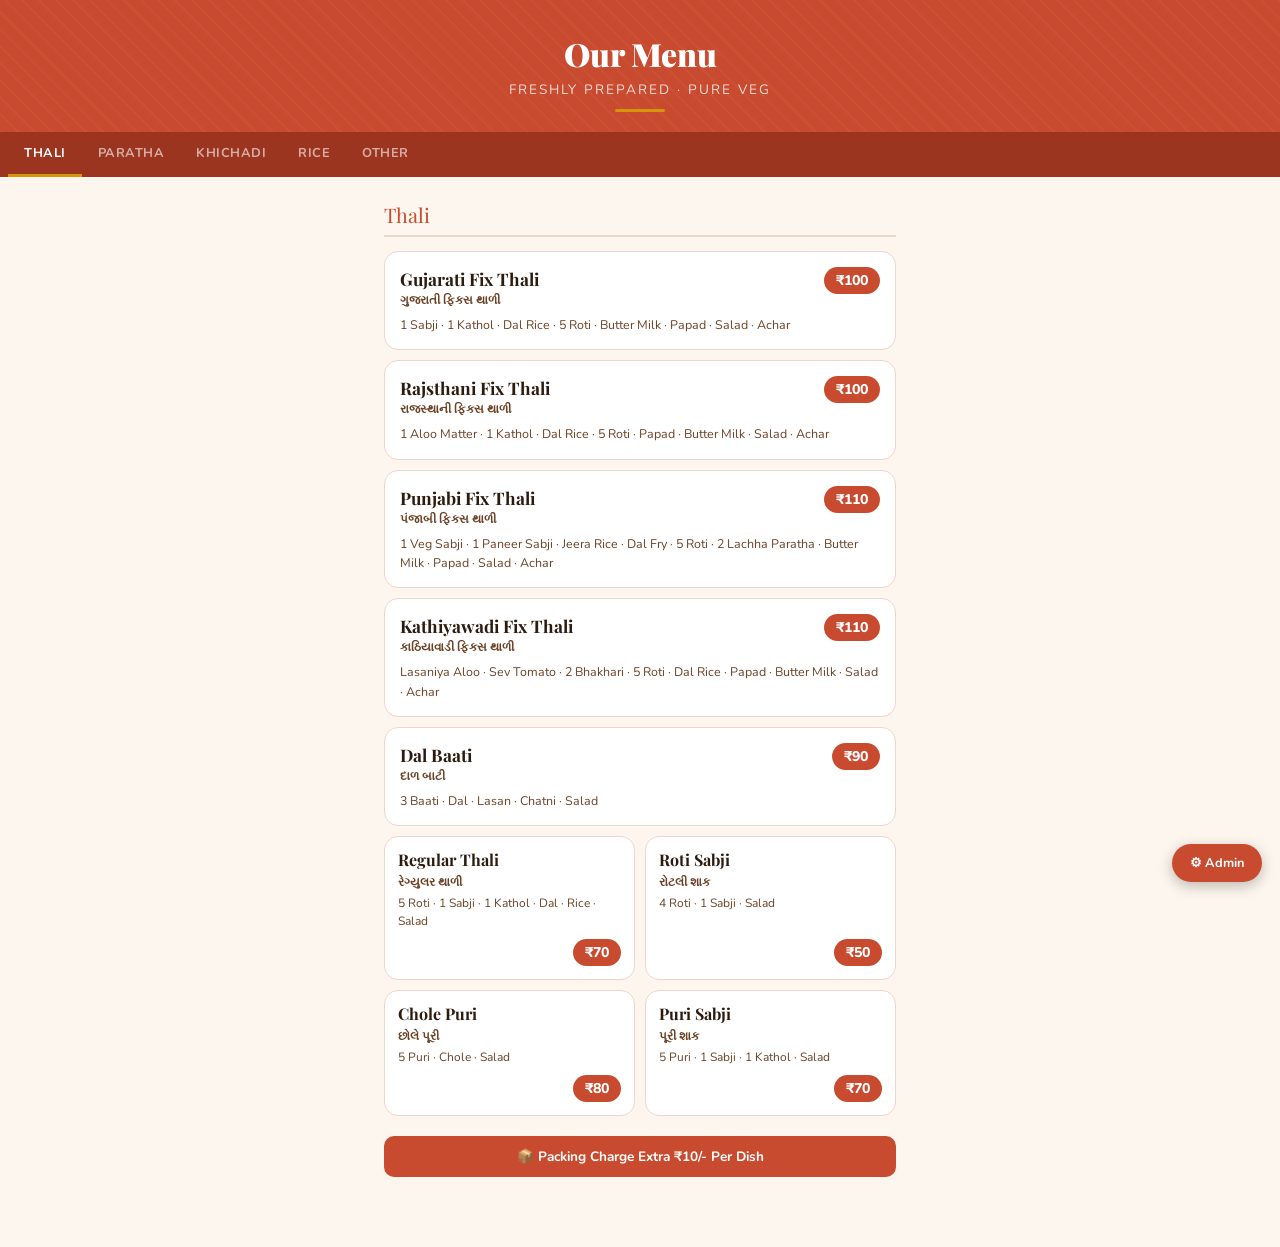
==== index.html @ cbe154a5 "upload rename file" ====
<!DOCTYPE html>
<html lang="en">
<head>
<meta charset="UTF-8">
<meta name="viewport" content="width=device-width, initial-scale=1.0">
<title id="page-title">Restaurant Menu</title>
<link href="https://fonts.googleapis.com/css2?family=Playfair+Display:wght@700;900&family=Nunito:wght@400;600;700;800&display=swap" rel="stylesheet">
<style>
/* ===== BASE ===== */
*{margin:0;padding:0;box-sizing:border-box}
body{font-family:'Nunito',sans-serif;min-height:100vh;background:#FDF6EE;color:#2C1A0E}

/* ===== THEMES ===== */
body.theme-classic{--bg:#FDF6EE;--primary:#C84B2F;--primary-dark:#9C3520;--accent:#D4960A;--card:#fff;--card-border:#F0D5CC;--text:#2C1A0E;--text-muted:#6B4226;--tab-bg:#9C3520;--badge-bg:#C84B2F;--header-bg:#C84B2F}
body.theme-dark{--bg:#111;--primary:#D4AF37;--primary-dark:#B8960A;--accent:#FF6B35;--card:#1e1e1e;--card-border:#333;--text:#eee;--text-muted:#888;--tab-bg:#0a0a0a;--badge-bg:#D4AF37;--header-bg:#0a0a0a}
body.theme-minimal{--bg:#f8f8f8;--primary:#111;--primary-dark:#333;--accent:#111;--card:#fff;--card-border:#e0e0e0;--text:#111;--text-muted:#666;--tab-bg:#111;--badge-bg:#111;--header-bg:#fff}
body.theme-green{--bg:#F1F8F1;--primary:#2E7D32;--primary-dark:#1B5E20;--accent:#558B2F;--card:#fff;--card-border:#C8E6C9;--text:#1B2E1B;--text-muted:#4a6a4a;--tab-bg:#1B5E20;--badge-bg:#2E7D32;--header-bg:#2E7D32}
body.theme-street{--bg:#111;--primary:#FF5722;--primary-dark:#BF360C;--accent:#FFC107;--card:#1e1e1e;--card-border:#2a2a2a;--text:#fff;--text-muted:#aaa;--tab-bg:#0a0a0a;--badge-bg:#FF5722;--header-bg:#FF5722}
body.theme-pastel{--bg:#FFF5F7;--primary:#C2185B;--primary-dark:#880E4F;--accent:#E91E63;--card:#fff;--card-border:#F8BBD0;--text:#2a0a14;--text-muted:#7a3a54;--tab-bg:#880E4F;--badge-bg:#C2185B;--header-bg:#C2185B}

body{background:var(--bg);color:var(--text)}

/* ===== CUSTOMER VIEW ===== */
#customer-view{display:block}
#admin-login,#admin-panel{display:none}

.menu-header{background:var(--header-bg);padding:32px 20px 20px;text-align:center;position:relative;overflow:hidden}
.menu-header::before{content:'';position:absolute;inset:0;background:repeating-linear-gradient(45deg,rgba(255,255,255,.03) 0,rgba(255,255,255,.03) 2px,transparent 2px,transparent 12px)}
.menu-header h1{font-family:'Playfair Display',serif;font-size:2rem;font-weight:900;color:#fff;position:relative}
body.theme-minimal .menu-header h1{color:#111}
body.theme-minimal .menu-header{background:#fff;border-bottom:2px solid #111}
.menu-header p{color:rgba(255,255,255,.8);font-size:.85rem;margin-top:5px;letter-spacing:2px;text-transform:uppercase;position:relative}
body.theme-minimal .menu-header p{color:#666}
.header-line{width:50px;height:3px;background:var(--accent);margin:10px auto 0;border-radius:2px;position:relative}

.tab-bar{display:flex;overflow-x:auto;background:var(--tab-bg);padding:0 8px;scrollbar-width:none;position:sticky;top:0;z-index:50}
.tab-bar::-webkit-scrollbar{display:none}
.tab-btn{flex-shrink:0;padding:12px 16px;color:rgba(255,255,255,.6);font-size:.8rem;font-weight:700;letter-spacing:.5px;cursor:pointer;border:none;background:none;border-bottom:3px solid transparent;transition:all .2s;white-space:nowrap;font-family:'Nunito',sans-serif;text-transform:uppercase}
.tab-btn.active{color:#fff;border-bottom-color:var(--accent)}

.menu-body{padding:18px 14px 70px;max-width:540px;margin:0 auto}
.section-title{font-family:'Playfair Display',serif;font-size:1.25rem;color:var(--primary);margin:6px 0 14px;padding-bottom:7px;border-bottom:2px solid var(--card-border)}
.menu-grid{display:grid;grid-template-columns:1fr 1fr;gap:10px;margin-bottom:20px}
.menu-grid.single{grid-template-columns:1fr}
.menu-card{background:var(--card);border-radius:14px;padding:13px;border:1.5px solid var(--card-border);display:flex;flex-direction:column;transition:transform .15s}
.menu-card:hover{transform:translateY(-2px)}
.card-name{font-family:'Playfair Display',serif;font-size:1rem;font-weight:700;color:var(--text);line-height:1.3;margin-bottom:3px}
.card-sub{font-size:.75rem;color:var(--text-muted);margin-bottom:4px;font-weight:600}
.card-desc{font-size:.75rem;color:var(--text-muted);line-height:1.5;margin-bottom:9px;flex:1}
.card-footer{display:flex;justify-content:flex-end}
.price-badge{background:var(--badge-bg);color:#fff;font-size:.88rem;font-weight:800;padding:4px 12px;border-radius:20px}
body.theme-dark .price-badge{color:#111}
body.theme-minimal .price-badge{color:#fff}

.thali-card{background:var(--card);border-radius:14px;padding:15px;border:1.5px solid var(--card-border);margin-bottom:10px;transition:transform .15s}
.thali-card:hover{transform:translateY(-2px)}
.thali-top{display:flex;justify-content:space-between;align-items:flex-start;margin-bottom:7px}
.thali-name{font-family:'Playfair Display',serif;font-size:1.08rem;font-weight:700;color:var(--text)}
.thali-sub{font-size:.75rem;color:var(--text-muted);margin-top:2px;font-weight:600}
.thali-desc{font-size:.78rem;color:var(--text-muted);line-height:1.55}

.packing-note{background:var(--primary);color:#fff;text-align:center;padding:11px;font-size:.85rem;font-weight:700;border-radius:10px;margin-top:8px}

.cat-label{font-size:.75rem;font-weight:800;letter-spacing:1.5px;text-transform:uppercase;color:var(--primary);margin:18px 0 9px}

/* ===== ADMIN TRIGGER ===== */
.admin-trigger{position:fixed;bottom:18px;right:18px;background:var(--primary);color:#fff;border:none;border-radius:50px;padding:10px 18px;font-size:.8rem;font-weight:700;cursor:pointer;font-family:'Nunito',sans-serif;z-index:100;box-shadow:0 4px 14px rgba(0,0,0,.25)}

/* ===== LOGIN ===== */
#admin-login{min-height:100vh;display:none;align-items:center;justify-content:center;background:#0f0f0f}
.login-box{background:#1a1a1a;border:1px solid #333;border-radius:18px;padding:40px 32px;width:320px;text-align:center}
.login-box h2{font-family:'Playfair Display',serif;color:#fff;font-size:1.6rem;margin-bottom:6px}
.login-box p{color:#666;font-size:.85rem;margin-bottom:28px}
.login-box input{width:100%;padding:12px 16px;background:#111;border:1px solid #333;border-radius:10px;color:#fff;font-size:.95rem;font-family:'Nunito',sans-serif;margin-bottom:14px;outline:none;transition:border .2s}
.login-box input:focus{border-color:#C84B2F}
.login-box button{width:100%;padding:13px;background:#C84B2F;color:#fff;border:none;border-radius:10px;font-size:1rem;font-weight:700;cursor:pointer;font-family:'Nunito',sans-serif;transition:background .2s}
.login-box button:hover{background:#9C3520}
.login-err{color:#ff6b6b;font-size:.82rem;margin-top:8px;display:none}

/* ===== ADMIN PANEL ===== */
#admin-panel{min-height:100vh;background:#0f0f0f;color:#eee;display:none}
.admin-header{background:#1a1a1a;border-bottom:1px solid #333;padding:16px 20px;display:flex;align-items:center;justify-content:space-between}
.admin-header h2{font-family:'Playfair Display',serif;color:#fff;font-size:1.3rem}
.admin-header-btns{display:flex;gap:10px}
.abtn{padding:8px 16px;border-radius:8px;font-size:.82rem;font-weight:700;cursor:pointer;font-family:'Nunito',sans-serif;border:none;transition:all .2s}
.abtn-primary{background:#C84B2F;color:#fff}
.abtn-primary:hover{background:#9C3520}
.abtn-ghost{background:transparent;border:1px solid #444;color:#ccc}
.abtn-ghost:hover{border-color:#888;color:#fff}
.abtn-danger{background:#7f1d1d;color:#fca5a5}
.abtn-danger:hover{background:#991b1b}

.admin-body{padding:20px;max-width:800px;margin:0 auto}

/* Sections */
.admin-section{background:#1a1a1a;border:1px solid #2a2a2a;border-radius:14px;padding:20px;margin-bottom:18px}
.admin-section h3{font-size:.95rem;font-weight:700;color:#fff;margin-bottom:16px;padding-bottom:10px;border-bottom:1px solid #2a2a2a;display:flex;align-items:center;gap:8px}
.admin-section h3 span{background:#C84B2F;color:#fff;font-size:.7rem;padding:2px 8px;border-radius:20px}

/* Inputs */
.form-row{display:flex;gap:10px;margin-bottom:12px;flex-wrap:wrap}
.form-group{display:flex;flex-direction:column;gap:5px;flex:1;min-width:140px}
.form-group label{font-size:.75rem;color:#888;font-weight:600;letter-spacing:.5px;text-transform:uppercase}
.form-group input,.form-group textarea,.form-group select{background:#111;border:1px solid #333;border-radius:8px;color:#eee;padding:9px 12px;font-size:.88rem;font-family:'Nunito',sans-serif;outline:none;transition:border .2s}
.form-group input:focus,.form-group textarea:focus,.form-group select:focus{border-color:#C84B2F}
.form-group textarea{resize:vertical;min-height:60px}
.form-group select option{background:#1a1a1a}

/* Theme picker */
.theme-grid{display:grid;grid-template-columns:repeat(3,1fr);gap:8px}
.theme-opt{border:2px solid #333;border-radius:10px;overflow:hidden;cursor:pointer;transition:border-color .2s}
.theme-opt.active{border-color:#C84B2F}
.theme-opt:hover{border-color:#666}
.theme-swatch{height:40px;display:flex;align-items:center;justify-content:space-between;padding:0 10px}
.theme-name{font-size:.75rem;color:#ccc;padding:5px 8px;background:#111;text-align:center;font-weight:600}

/* Category list */
.cat-list{display:flex;flex-direction:column;gap:8px;margin-bottom:12px}
.cat-item{background:#111;border:1px solid #2a2a2a;border-radius:10px;padding:12px 14px;display:flex;align-items:center;gap:10px}
.cat-item-name{flex:1;font-size:.9rem;color:#eee;font-weight:600}
.cat-drag{color:#555;cursor:grab;font-size:1.1rem}

/* Item table */
.items-table{width:100%;border-collapse:collapse}
.items-table th{font-size:.72rem;color:#666;font-weight:700;letter-spacing:.5px;text-align:left;padding:6px 8px;border-bottom:1px solid #2a2a2a;text-transform:uppercase}
.items-table td{padding:8px;border-bottom:1px solid #1e1e1e;vertical-align:middle}
.items-table tr:last-child td{border:none}
.item-row-name{font-size:.88rem;color:#eee;font-weight:600}
.item-row-desc{font-size:.75rem;color:#666;margin-top:2px}
.item-price{font-size:.88rem;color:#C84B2F;font-weight:700;white-space:nowrap}
.item-actions{display:flex;gap:6px;justify-content:flex-end}
.ibtn{padding:5px 10px;border-radius:6px;font-size:.75rem;font-weight:700;cursor:pointer;border:none;font-family:'Nunito',sans-serif}
.ibtn-edit{background:#1e3a5f;color:#93c5fd}
.ibtn-del{background:#3f1a1a;color:#fca5a5}

/* Add item form */
.add-item-form{background:#111;border:1px solid #2a2a2a;border-radius:10px;padding:14px;margin-top:10px}
.add-item-form h4{font-size:.8rem;color:#888;font-weight:700;margin-bottom:12px;text-transform:uppercase;letter-spacing:.5px}

/* Packing note */
#packing-input{width:100%}

/* Toast */
.toast{position:fixed;bottom:30px;left:50%;transform:translateX(-50%);background:#1a1a1a;border:1px solid #C84B2F;color:#fff;padding:10px 22px;border-radius:30px;font-size:.85rem;font-weight:600;z-index:999;opacity:0;transition:opacity .3s;pointer-events:none}
.toast.show{opacity:1}
</style>
</head>
<body class="theme-classic">

<!-- ===== CUSTOMER VIEW ===== -->
<div id="customer-view">
  <div class="menu-header">
    <h1 id="rest-name">Our Menu</h1>
    <p id="rest-tagline">Freshly Prepared · Pure Veg</p>
    <div class="header-line"></div>
  </div>
  <div class="tab-bar" id="tab-bar"></div>
  <div class="menu-body" id="menu-body"></div>
  <button class="admin-trigger" onclick="showLogin()">⚙ Admin</button>
</div>

<!-- ===== LOGIN ===== -->
<div id="admin-login" style="display:none;min-height:100vh;align-items:center;justify-content:center;background:#0f0f0f">
  <div class="login-box">
    <h2>Admin Login</h2>
    <p>Only you can access this panel</p>
    <input type="password" id="pwd-input" placeholder="Enter your password" onkeydown="if(event.key==='Enter')doLogin()">
    <button onclick="doLogin()">Login</button>
    <p class="login-err" id="login-err">Wrong password. Try again.</p>
    <p style="margin-top:18px;font-size:.78rem;color:#444;cursor:pointer" onclick="showCustomer()">← Back to menu</p>
  </div>
</div>

<!-- ===== ADMIN PANEL ===== -->
<div id="admin-panel">
  <div class="admin-header">
    <h2>Menu Manager</h2>
    <div class="admin-header-btns">
      <button class="abtn abtn-ghost" onclick="showCustomer()">← View Menu</button>
      <button class="abtn abtn-primary" onclick="saveAll()">Save & Publish</button>
    </div>
  </div>

  <div class="admin-body">

    <!-- Restaurant Info -->
    <div class="admin-section">
      <h3>Restaurant Info <span>Visible to customers</span></h3>
      <div class="form-row">
        <div class="form-group">
          <label>Restaurant Name</label>
          <input type="text" id="inp-name" placeholder="e.g. Raju Bhai Dhaba">
        </div>
        <div class="form-group">
          <label>Tagline</label>
          <input type="text" id="inp-tagline" placeholder="e.g. Fresh · Homemade · Pure Veg">
        </div>
      </div>
      <div class="form-row">
        <div class="form-group">
          <label>Packing Charge Note</label>
          <input type="text" id="inp-packing" placeholder="e.g. Packing Charge Extra ₹10/- Per Dish">
        </div>
      </div>
    </div>

    <!-- Theme -->
    <div class="admin-section">
      <h3>Menu Style / Theme</h3>
      <div class="theme-grid">
        <div class="theme-opt active" data-theme="theme-classic" onclick="pickTheme(this)">
          <div class="theme-swatch" style="background:#C84B2F">
            <span style="color:#fff;font-size:9px;font-weight:700">ITEM</span>
            <span style="background:#fff;color:#C84B2F;font-size:9px;padding:1px 5px;border-radius:8px;font-weight:700">₹80</span>
          </div>
          <div class="theme-name">Classic Indian</div>
        </div>
        <div class="theme-opt" data-theme="theme-dark" onclick="pickTheme(this)">
          <div class="theme-swatch" style="background:#111">
            <span style="color:#eee;font-size:9px;font-weight:700">ITEM</span>
            <span style="color:#D4AF37;font-size:9px;font-weight:700">₹80</span>
          </div>
          <div class="theme-name">Dark Luxury</div>
        </div>
        <div class="theme-opt" data-theme="theme-minimal" onclick="pickTheme(this)">
          <div class="theme-swatch" style="background:#f8f8f8;border-bottom:1px solid #ddd">
            <span style="color:#111;font-size:9px;font-weight:700">ITEM</span>
            <span style="color:#111;font-size:9px;font-weight:700">₹80</span>
          </div>
          <div class="theme-name">Fresh Minimal</div>
        </div>
        <div class="theme-opt" data-theme="theme-green" onclick="pickTheme(this)">
          <div class="theme-swatch" style="background:#2E7D32">
            <span style="color:#fff;font-size:9px;font-weight:700">ITEM</span>
            <span style="background:#fff;color:#2E7D32;font-size:9px;padding:1px 5px;border-radius:8px;font-weight:700">₹80</span>
          </div>
          <div class="theme-name">Green Natural</div>
        </div>
        <div class="theme-opt" data-theme="theme-street" onclick="pickTheme(this)">
          <div class="theme-swatch" style="background:#FF5722">
            <span style="color:#fff;font-size:9px;font-weight:700">ITEM</span>
            <span style="background:#111;color:#FF5722;font-size:9px;padding:1px 5px;border-radius:8px;font-weight:700">₹80</span>
          </div>
          <div class="theme-name">Bold Street</div>
        </div>
        <div class="theme-opt" data-theme="theme-pastel" onclick="pickTheme(this)">
          <div class="theme-swatch" style="background:#FFF5F7">
            <span style="color:#C2185B;font-size:9px;font-weight:700">ITEM</span>
            <span style="background:#C2185B;color:#fff;font-size:9px;padding:1px 5px;border-radius:8px;font-weight:700">₹80</span>
          </div>
          <div class="theme-name">Pastel Soft</div>
        </div>
      </div>
    </div>

    <!-- Categories -->
    <div class="admin-section">
      <h3>Menu Categories (Tabs)</h3>
      <div class="cat-list" id="cat-list"></div>
      <div class="form-row" style="margin-bottom:0">
        <div class="form-group" style="flex:2">
          <label>New Category Name</label>
          <input type="text" id="new-cat-name" placeholder="e.g. Drinks, Starters...">
        </div>
        <div class="form-group" style="flex:0;justify-content:flex-end;padding-top:20px">
          <button class="abtn abtn-primary" onclick="addCategory()" style="white-space:nowrap">+ Add Tab</button>
        </div>
      </div>
    </div>

    <!-- Items -->
    <div class="admin-section">
      <h3>Menu Items <span id="item-count-badge">0 items</span></h3>
      <div class="form-row" style="margin-bottom:12px">
        <div class="form-group">
          <label>Filter by category</label>
          <select id="filter-cat" onchange="renderItemsTable()">
            <option value="all">All Categories</option>
          </select>
        </div>
      </div>
      <table class="items-table" id="items-table">
        <thead>
          <tr>
            <th>Item</th>
            <th>Category</th>
            <th>Price</th>
            <th style="text-align:right">Actions</th>
          </tr>
        </thead>
        <tbody id="items-tbody"></tbody>
      </table>

      <div class="add-item-form">
        <h4>+ Add New Item</h4>
        <div class="form-row">
          <div class="form-group" style="flex:2">
            <label>Item Name</label>
            <input type="text" id="new-item-name" placeholder="e.g. Paneer Biryani">
          </div>
          <div class="form-group">
            <label>Gujarati Name</label>
            <input type="text" id="new-item-guj" placeholder="optional">
          </div>
        </div>
        <div class="form-row">
          <div class="form-group" style="flex:3">
            <label>Description / Includes</label>
            <input type="text" id="new-item-desc" placeholder="e.g. Rice, Raita, Salad">
          </div>
          <div class="form-group">
            <label>Price (₹)</label>
            <input type="number" id="new-item-price" placeholder="120">
          </div>
        </div>
        <div class="form-row" style="margin-bottom:0">
          <div class="form-group">
            <label>Category</label>
            <select id="new-item-cat"></select>
          </div>
          <div class="form-group">
            <label>Display as</label>
            <select id="new-item-type">
              <option value="card">Card (2-column)</option>
              <option value="thali">Full-width (Thali style)</option>
            </select>
          </div>
          <div class="form-group" style="flex:0;justify-content:flex-end;padding-top:20px">
            <button class="abtn abtn-primary" onclick="addItem()" style="white-space:nowrap">Add Item</button>
          </div>
        </div>
      </div>
    </div>

    <!-- Danger Zone -->
    <div class="admin-section">
      <h3>Settings</h3>
      <div class="form-row">
        <div class="form-group">
          <label>Change Admin Password</label>
          <input type="password" id="new-pwd" placeholder="New password">
        </div>
        <div class="form-group">
          <label>Confirm Password</label>
          <input type="password" id="confirm-pwd" placeholder="Confirm new password">
        </div>
        <div class="form-group" style="flex:0;justify-content:flex-end;padding-top:20px">
          <button class="abtn abtn-ghost" onclick="changePwd()" style="white-space:nowrap">Update</button>
        </div>
      </div>
    </div>

  </div>
</div>

<div class="toast" id="toast"></div>

<script>
// ===== DATA =====
const DEFAULT_PWD = 'admin123';

let data = {
  name: 'Our Menu',
  tagline: 'Freshly Prepared · Pure Veg',
  packing: 'Packing Charge Extra ₹10/- Per Dish',
  theme: 'theme-classic',
  pwd: DEFAULT_PWD,
  categories: [
    {id:'thali', name:'Thali'},
    {id:'paratha', name:'Paratha'},
    {id:'khichadi', name:'Khichadi'},
    {id:'rice', name:'Rice'},
    {id:'other', name:'Other'}
  ],
  items: [
    {id:1,name:'Gujarati Fix Thali',guj:'ગુજરાતી ફિક્સ થાળી',desc:'1 Sabji · 1 Kathol · Dal Rice · 5 Roti · Butter Milk · Papad · Salad · Achar',price:100,cat:'thali',type:'thali'},
    {id:2,name:'Rajsthani Fix Thali',guj:'રાજસ્થાની ફિક્સ થાળી',desc:'1 Aloo Matter · 1 Kathol · Dal Rice · 5 Roti · Papad · Butter Milk · Salad · Achar',price:100,cat:'thali',type:'thali'},
    {id:3,name:'Punjabi Fix Thali',guj:'પંજાબી ફિક્સ થાળી',desc:'1 Veg Sabji · 1 Paneer Sabji · Jeera Rice · Dal Fry · 5 Roti · 2 Lachha Paratha · Butter Milk · Papad · Salad · Achar',price:110,cat:'thali',type:'thali'},
    {id:4,name:'Kathiyawadi Fix Thali',guj:'કાઠિયાવાડી ફિક્સ થાળી',desc:'Lasaniya Aloo · Sev Tomato · 2 Bhakhari · 5 Roti · Dal Rice · Papad · Butter Milk · Salad · Achar',price:110,cat:'thali',type:'thali'},
    {id:5,name:'Regular Thali',guj:'રેગ્યુલર થાળી',desc:'5 Roti · 1 Sabji · 1 Kathol · Dal · Rice · Salad',price:70,cat:'thali',type:'card'},
    {id:6,name:'Roti Sabji',guj:'રોટલી શાક',desc:'4 Roti · 1 Sabji · Salad',price:50,cat:'thali',type:'card'},
    {id:7,name:'Chole Puri',guj:'છોલે પૂરી',desc:'5 Puri · Chole · Salad',price:80,cat:'thali',type:'card'},
    {id:8,name:'Puri Sabji',guj:'પૂરી શાક',desc:'5 Puri · 1 Sabji · 1 Kathol · Salad',price:70,cat:'thali',type:'card'},
    {id:9,name:'Dal Baati',guj:'દાળ બાટી',desc:'3 Baati · Dal · Lasan · Chatni · Salad',price:90,cat:'thali',type:'thali'},
    {id:10,name:'Veg Paratha',guj:'વેજ પરાઠા',desc:'1 Paratha · Dahi · Salad · Achar',price:70,cat:'paratha',type:'card'},
    {id:11,name:'Chole Paratha',guj:'છોલે પરાઠા',desc:'3 Paratha · Chole · Salad',price:80,cat:'paratha',type:'card'},
    {id:12,name:'Cheese Paratha',guj:'ચીઝ પરાઠા',desc:'1 Paratha · Dahi · Salad · Achar',price:100,cat:'paratha',type:'card'},
    {id:13,name:'Paneer Paratha',guj:'પનીર પરાઠા',desc:'1 Paratha · Dahi · Salad · Achar',price:80,cat:'paratha',type:'card'},
    {id:14,name:'Aloo Paratha',guj:'આળુ પરાઠા',desc:'1 Aloo Paratha · Dahi · Salad · Achar',price:60,cat:'paratha',type:'card'},
    {id:15,name:'Paneer Khichadi',guj:'પનીર ખીચડી',desc:'Fry Paneer Khichadi · Papad · Salad',price:100,cat:'khichadi',type:'card'},
    {id:16,name:'Cheese Khichadi',guj:'ચીઝ ખીચડી',desc:'Fry Cheese Khichadi · Papad · Salad',price:130,cat:'khichadi',type:'card'},
    {id:17,name:'Veg Khichadi',guj:'વેજ ખીચડી',desc:'Fry Veg Khichadi · Dal · Papad · Salad',price:100,cat:'khichadi',type:'card'},
    {id:18,name:'Dal Khichadi',guj:'દાળ ખીચડી',desc:'Fry Khichadi · Papad · Salad',price:80,cat:'khichadi',type:'card'},
    {id:19,name:'Dal Rice',guj:'દાળ ભાત',desc:'Dal Rice · Papad · Salad',price:50,cat:'rice',type:'card'},
    {id:20,name:'Jeera Rice',guj:'જીરા રાઈસ',desc:'Flavourful Jeera Rice',price:70,cat:'rice',type:'card'},
    {id:21,name:'Masala Rice',guj:'મસાલા રાઈસ',desc:'Spiced Masala Rice',price:70,cat:'rice',type:'card'},
    {id:22,name:'Veg Pulav',guj:'વેજ પુલાવ',desc:'Vegetable Pulav',price:90,cat:'rice',type:'card'},
    {id:23,name:'Veg Biryani',guj:'વેજ બિરયાની',desc:'Aromatic Vegetable Biryani',price:100,cat:'rice',type:'card'},
    {id:24,name:'Paneer Biryani',guj:'પનીર બિરયાની',desc:'Rich Paneer Biryani',price:120,cat:'rice',type:'card'},
    {id:25,name:'Cheese Biryani',guj:'ચીઝ બિરયાની',desc:'Cheese loaded Biryani',price:130,cat:'rice',type:'card'},
  ]
};

// Load from localStorage
function loadData(){
  try{const s=localStorage.getItem('menudata');if(s)data=JSON.parse(s)}catch(e){}
}
function saveData(){
  localStorage.setItem('menudata',JSON.stringify(data));
}

// ===== CUSTOMER RENDER =====
function renderMenu(){
  document.body.className=data.theme;
  document.getElementById('rest-name').textContent=data.name;
  document.getElementById('page-title').textContent=data.name;
  document.getElementById('rest-tagline').textContent=data.tagline;
  
  // Tabs
  const tabBar=document.getElementById('tab-bar');
  tabBar.innerHTML='';
  data.categories.forEach((cat,i)=>{
    const b=document.createElement('button');
    b.className='tab-btn'+(i===0?' active':'');
    b.textContent=cat.name;
    b.onclick=function(){
      document.querySelectorAll('.tab-btn').forEach(x=>x.classList.remove('active'));
      this.classList.add('active');
      renderSection(cat.id);
    };
    tabBar.appendChild(b);
  });
  
  if(data.categories.length>0) renderSection(data.categories[0].id);
}

function renderSection(catId){
  const body=document.getElementById('menu-body');
  body.innerHTML='';
  const cat=data.categories.find(c=>c.id===catId);
  if(!cat)return;
  
  const items=data.items.filter(i=>i.cat===catId);
  
  const title=document.createElement('div');
  title.className='section-title';
  title.textContent=cat.name;
  body.appendChild(title);
  
  // Split by type
  const thalis=items.filter(i=>i.type==='thali');
  const cards=items.filter(i=>i.type==='card');
  
  thalis.forEach(item=>{
    const el=document.createElement('div');
    el.className='thali-card';
    el.innerHTML=`<div class="thali-top"><div><div class="thali-name">${item.name}</div>${item.guj?`<div class="thali-sub">${item.guj}</div>`:''}</div><span class="price-badge">₹${item.price}</span></div><div class="thali-desc">${item.desc||''}</div>`;
    body.appendChild(el);
  });
  
  if(cards.length>0){
    const grid=document.createElement('div');
    grid.className='menu-grid';
    cards.forEach(item=>{
      const el=document.createElement('div');
      el.className='menu-card';
      el.innerHTML=`<div class="card-name">${item.name}</div>${item.guj?`<div class="card-sub">${item.guj}</div>`:''}<div class="card-desc">${item.desc||''}</div><div class="card-footer"><span class="price-badge">₹${item.price}</span></div>`;
      grid.appendChild(el);
    });
    body.appendChild(grid);
  }
  
  if(data.packing){
    const note=document.createElement('div');
    note.className='packing-note';
    note.textContent='📦 '+data.packing;
    body.appendChild(note);
  }
}

// ===== LOGIN =====
function showLogin(){
  document.getElementById('customer-view').style.display='none';
  const l=document.getElementById('admin-login');
  l.style.display='flex';
  document.getElementById('pwd-input').value='';
  document.getElementById('login-err').style.display='none';
}

function doLogin(){
  const v=document.getElementById('pwd-input').value;
  if(v===data.pwd){
    document.getElementById('admin-login').style.display='none';
    document.getElementById('admin-panel').style.display='block';
    loadAdminPanel();
  } else {
    document.getElementById('login-err').style.display='block';
  }
}

function showCustomer(){
  document.getElementById('admin-login').style.display='none';
  document.getElementById('admin-panel').style.display='none';
  document.getElementById('customer-view').style.display='block';
  renderMenu();
}

// ===== ADMIN PANEL =====
function loadAdminPanel(){
  document.getElementById('inp-name').value=data.name;
  document.getElementById('inp-tagline').value=data.tagline;
  document.getElementById('inp-packing').value=data.packing;
  
  // Active theme
  document.querySelectorAll('.theme-opt').forEach(o=>{
    o.classList.toggle('active',o.dataset.theme===data.theme);
  });
  
  renderCatList();
  renderItemsTable();
  populateCatSelects();
}

function renderCatList(){
  const list=document.getElementById('cat-list');
  list.innerHTML='';
  data.categories.forEach(cat=>{
    const el=document.createElement('div');
    el.className='cat-item';
    el.innerHTML=`<span class="cat-drag">⠿</span><span class="cat-item-name">${cat.name}</span><button class="ibtn ibtn-edit" onclick="renameCat('${cat.id}')">Rename</button><button class="ibtn ibtn-del" onclick="deleteCat('${cat.id}')">Delete</button>`;
    list.appendChild(el);
  });
}

function addCategory(){
  const n=document.getElementById('new-cat-name').value.trim();
  if(!n)return toast('Enter a category name');
  const id='cat_'+Date.now();
  data.categories.push({id,name:n});
  document.getElementById('new-cat-name').value='';
  renderCatList();
  populateCatSelects();
  toast('Category added');
}

function deleteCat(id){
  if(!confirm('Delete this category? Items in it will also be removed.'))return;
  data.categories=data.categories.filter(c=>c.id!==id);
  data.items=data.items.filter(i=>i.cat!==id);
  renderCatList();
  renderItemsTable();
  populateCatSelects();
  toast('Category deleted');
}

function renameCat(id){
  const cat=data.categories.find(c=>c.id===id);
  if(!cat)return;
  const n=prompt('Rename category:',cat.name);
  if(n&&n.trim()){cat.name=n.trim();renderCatList();populateCatSelects();toast('Renamed');}
}

function populateCatSelects(){
  const opts=data.categories.map(c=>`<option value="${c.id}">${c.name}</option>`).join('');
  document.getElementById('new-item-cat').innerHTML=opts;
  document.getElementById('filter-cat').innerHTML='<option value="all">All Categories</option>'+opts;
}

function renderItemsTable(){
  const filter=document.getElementById('filter-cat').value;
  const tbody=document.getElementById('items-tbody');
  const items=filter==='all'?data.items:data.items.filter(i=>i.cat===filter);
  document.getElementById('item-count-badge').textContent=data.items.length+' items';
  tbody.innerHTML=items.map(item=>{
    const cat=data.categories.find(c=>c.id===item.cat);
    return `<tr>
      <td><div class="item-row-name">${item.name}</div><div class="item-row-desc">${item.desc||''}</div></td>
      <td style="font-size:.8rem;color:#888">${cat?cat.name:'-'}</td>
      <td><span class="item-price">₹${item.price}</span></td>
      <td><div class="item-actions"><button class="ibtn ibtn-edit" onclick="editItem(${item.id})">Edit</button><button class="ibtn ibtn-del" onclick="deleteItem(${item.id})">Del</button></div></td>
    </tr>`;
  }).join('');
}

function addItem(){
  const name=document.getElementById('new-item-name').value.trim();
  const price=parseInt(document.getElementById('new-item-price').value);
  if(!name)return toast('Enter item name');
  if(!price||price<=0)return toast('Enter valid price');
  const item={
    id:Date.now(),
    name,
    guj:document.getElementById('new-item-guj').value.trim(),
    desc:document.getElementById('new-item-desc').value.trim(),
    price,
    cat:document.getElementById('new-item-cat').value,
    type:document.getElementById('new-item-type').value
  };
  data.items.push(item);
  document.getElementById('new-item-name').value='';
  document.getElementById('new-item-guj').value='';
  document.getElementById('new-item-desc').value='';
  document.getElementById('new-item-price').value='';
  renderItemsTable();
  toast('Item added');
}

function deleteItem(id){
  if(!confirm('Delete this item?'))return;
  data.items=data.items.filter(i=>i.id!==id);
  renderItemsTable();
  toast('Item deleted');
}

function editItem(id){
  const item=data.items.find(i=>i.id===id);
  if(!item)return;
  const name=prompt('Item name:',item.name);if(name===null)return;
  const price=prompt('Price (₹):',item.price);if(price===null)return;
  const desc=prompt('Description:',item.desc);if(desc===null)return;
  const guj=prompt('Gujarati name (optional):',item.guj||'');
  item.name=name.trim()||item.name;
  item.price=parseInt(price)||item.price;
  item.desc=desc.trim();
  item.guj=guj?guj.trim():'';
  renderItemsTable();
  toast('Item updated');
}

function pickTheme(el){
  document.querySelectorAll('.theme-opt').forEach(o=>o.classList.remove('active'));
  el.classList.add('active');
  data.theme=el.dataset.theme;
  document.body.className=data.theme;
}

function changePwd(){
  const np=document.getElementById('new-pwd').value;
  const cp=document.getElementById('confirm-pwd').value;
  if(!np)return toast('Enter new password');
  if(np!==cp)return toast('Passwords do not match');
  if(np.length<4)return toast('Password too short');
  data.pwd=np;
  document.getElementById('new-pwd').value='';
  document.getElementById('confirm-pwd').value='';
  saveData();
  toast('Password updated!');
}

function saveAll(){
  data.name=document.getElementById('inp-name').value.trim()||data.name;
  data.tagline=document.getElementById('inp-tagline').value.trim()||data.tagline;
  data.packing=document.getElementById('inp-packing').value.trim();
  saveData();
  toast('Saved & Published!');
}

function toast(msg){
  const t=document.getElementById('toast');
  t.textContent=msg;
  t.classList.add('show');
  setTimeout(()=>t.classList.remove('show'),2200);
}

// ===== INIT =====
loadData();
renderMenu();
</script>
</body>
</html>
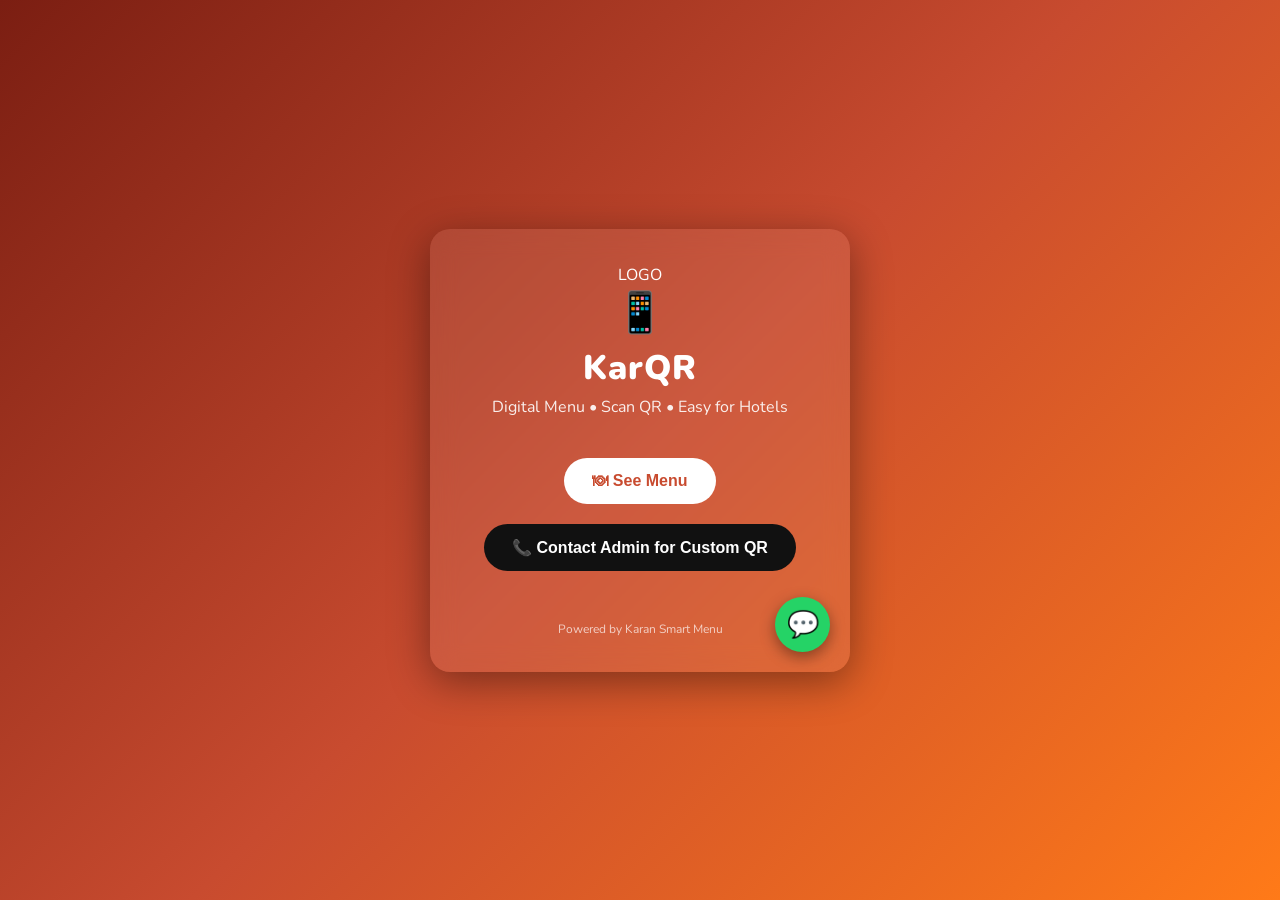
==== commit 7ef184e0: "view of landing page worked" ====
--- a/index.html
+++ b/index.html
@@ -146,13 +146,114 @@
 </style>
 </head>
 <body class="theme-classic">
+<!-- ===== LANDING PAGE ===== -->
+<div id="landing-page" style="
+min-height:100vh;
+display:flex;
+align-items:center;
+justify-content:center;
+background:linear-gradient(135deg,#7b1e12,#c84b2f,#ff7a18);
+font-family:'Nunito',sans-serif;
+color:white;
+padding:20px;
+position:relative;
+overflow:hidden;
+z-index:2;
+">
+
+<div style="
+width:100%;
+max-width:420px;
+background:rgba(255,255,255,0.08);
+backdrop-filter:blur(12px);
+border-radius:20px;
+padding:35px 25px;
+text-align:center;
+box-shadow:0 10px 40px rgba(0,0,0,.4);
+position:relative;
+z-index:2;
+">
+
+LOGO
+<div style="
+font-size:40px;
+margin-bottom:5px;
+">
+📱
+</div>
+
+<h1 style="
+font-size:34px;
+font-weight:900;
+letter-spacing:1px;
+margin-bottom:5px;
+">
+KarQR
+</h1>
+<p style="opacity:.9;margin-bottom:30px">
+Digital Menu • Scan QR • Easy for Hotels
+</p>
+
+<button onclick="openMenu()" style="
+padding:14px 28px;
+border:none;
+border-radius:30px;
+font-size:16px;
+font-weight:700;
+margin:10px;
+cursor:pointer;
+background:white;
+color:#C84B2F;
+">
+🍽 See Menu
+</button>
+<!-- Floating WhatsApp -->
+<button onclick="contactAdmin()" style="
+position:fixed;
+bottom:20px;
+right:20px;
+width:55px;
+height:55px;
+border-radius:50%;
+border:none;
+background:#25D366;
+color:white;
+font-size:26px;
+cursor:pointer;
+box-shadow:0 5px 15px rgba(0,0,0,.4);
+z-index:5;
+">
+💬
+</button>
+<button onclick="contactAdmin()" style="
+padding:14px 28px;
+border:none;
+border-radius:30px;
+font-size:16px;
+font-weight:700;
+margin:10px;
+cursor:pointer;
+background:#111;
+color:white;
+">
+📞 Contact Admin for Custom QR
+</button>
+
+<p style="margin-top:40px;font-size:12px;opacity:.7">
+Powered by Karan Smart Menu
+</p>
+</div>
+</div>
 
 <!-- ===== CUSTOMER VIEW ===== -->
-<div id="customer-view">
+<div id="customer-view" style="display:none">
   <div class="menu-header">
     <h1 id="rest-name">Our Menu</h1>
-    <p id="rest-tagline">Freshly Prepared · Pure Veg</p>
+    <p id="rest-tagline">Scan QR • View Menu • Order Easy</p>
+
     <div class="header-line"></div>
+    
+      
   </div>
   <div class="tab-bar" id="tab-bar"></div>
   <div class="menu-body" id="menu-body"></div>
@@ -476,6 +577,14 @@
     note.textContent='📦 '+data.packing;
     body.appendChild(note);
   }
+  const foot=document.createElement('div');
+foot.style.textAlign='center';
+foot.style.fontSize='12px';
+foot.style.marginTop='15px';
+foot.style.opacity='0.7';
+foot.textContent='Digital Menu by Karan Smart Menu';
+body.appendChild(foot);
+
 }
 
 // ===== LOGIN =====
@@ -611,6 +720,18 @@
   renderItemsTable();
   toast('Item deleted');
 }
+function openMenu(){
+  document.getElementById('landing-page').style.display='none';
+  document.getElementById('customer-view').style.display='block';
+  renderMenu();
+}
+
+function contactAdmin(){
+  window.open(
+    "https://wa.me/916238093007?text=Hello%20I%20want%20Custom%20QR%20Menu",
+    "_blank"
+  );
+}
 
 function editItem(id){
   const item=data.items.find(i=>i.id===id);
@@ -664,7 +785,15 @@
 
 // ===== INIT =====
 loadData();
-renderMenu();
+window.onload = function(){
+
+const landing = document.getElementById("landing-page");
+const customer = document.getElementById("customer-view");
+
+if (landing) landing.style.display = "flex";
+if (customer) customer.style.display = "none";
+
+};
 </script>
 </body>
 </html>
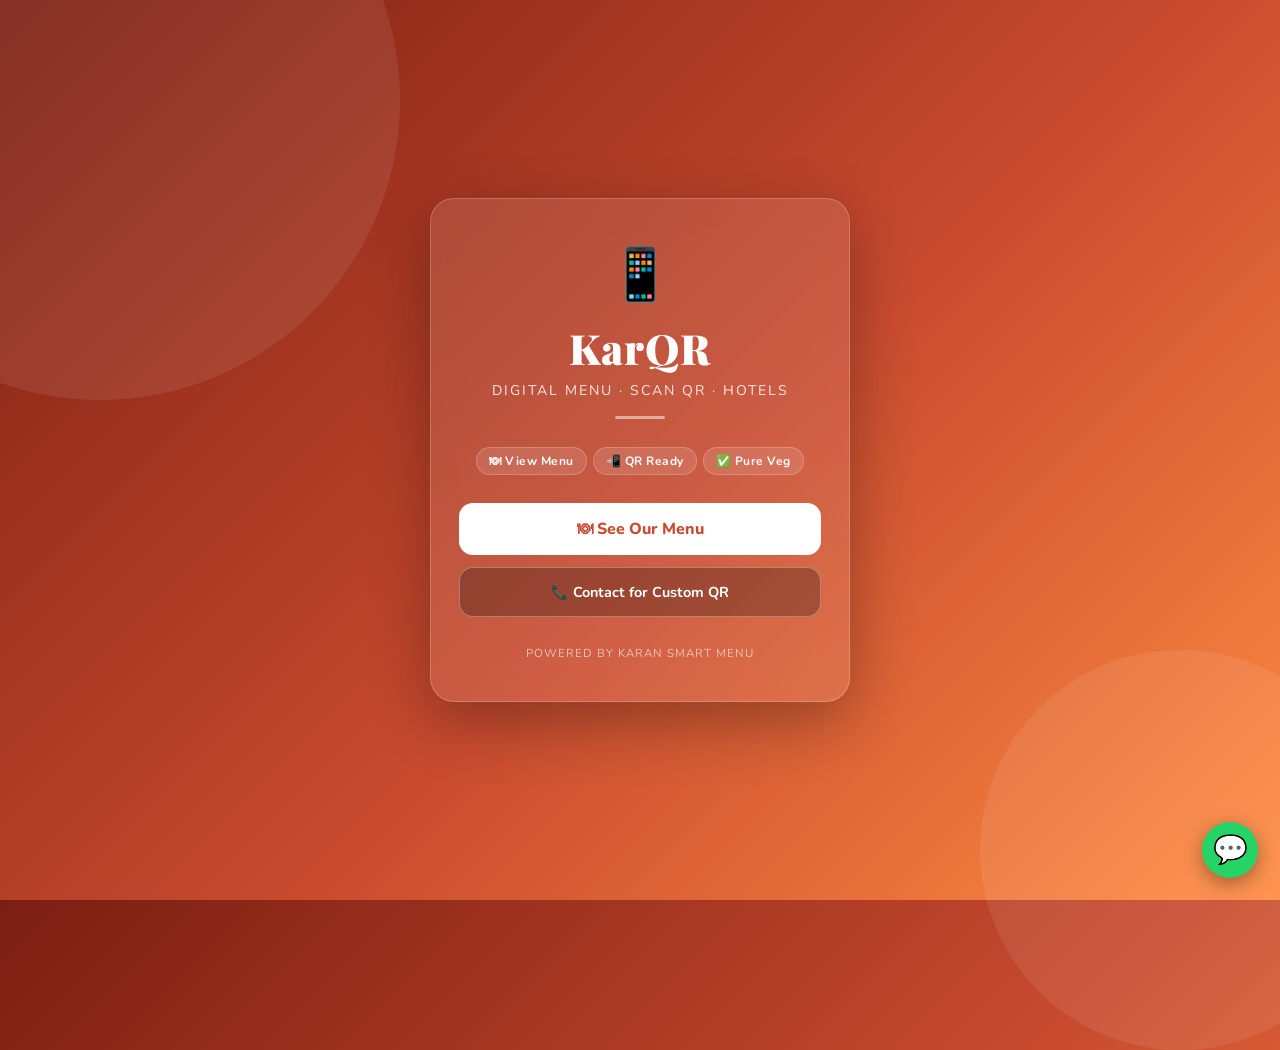
==== commit 6b3ecc2c: "feat: Implement a digital menu system with dedicated menu, cart, and admin pages, along with their a" ====
--- a/index.html
+++ b/index.html
@@ -1,799 +1,285 @@
 <!DOCTYPE html>
 <html lang="en">
+
 <head>
-<meta charset="UTF-8">
-<meta name="viewport" content="width=device-width, initial-scale=1.0">
-<title id="page-title">Restaurant Menu</title>
-<link href="https://fonts.googleapis.com/css2?family=Playfair+Display:wght@700;900&family=Nunito:wght@400;600;700;800&display=swap" rel="stylesheet">
-<style>
-/* ===== BASE ===== */
-*{margin:0;padding:0;box-sizing:border-box}
-body{font-family:'Nunito',sans-serif;min-height:100vh;background:#FDF6EE;color:#2C1A0E}
-
-/* ===== THEMES ===== */
-body.theme-classic{--bg:#FDF6EE;--primary:#C84B2F;--primary-dark:#9C3520;--accent:#D4960A;--card:#fff;--card-border:#F0D5CC;--text:#2C1A0E;--text-muted:#6B4226;--tab-bg:#9C3520;--badge-bg:#C84B2F;--header-bg:#C84B2F}
-body.theme-dark{--bg:#111;--primary:#D4AF37;--primary-dark:#B8960A;--accent:#FF6B35;--card:#1e1e1e;--card-border:#333;--text:#eee;--text-muted:#888;--tab-bg:#0a0a0a;--badge-bg:#D4AF37;--header-bg:#0a0a0a}
-body.theme-minimal{--bg:#f8f8f8;--primary:#111;--primary-dark:#333;--accent:#111;--card:#fff;--card-border:#e0e0e0;--text:#111;--text-muted:#666;--tab-bg:#111;--badge-bg:#111;--header-bg:#fff}
-body.theme-green{--bg:#F1F8F1;--primary:#2E7D32;--primary-dark:#1B5E20;--accent:#558B2F;--card:#fff;--card-border:#C8E6C9;--text:#1B2E1B;--text-muted:#4a6a4a;--tab-bg:#1B5E20;--badge-bg:#2E7D32;--header-bg:#2E7D32}
-body.theme-street{--bg:#111;--primary:#FF5722;--primary-dark:#BF360C;--accent:#FFC107;--card:#1e1e1e;--card-border:#2a2a2a;--text:#fff;--text-muted:#aaa;--tab-bg:#0a0a0a;--badge-bg:#FF5722;--header-bg:#FF5722}
-body.theme-pastel{--bg:#FFF5F7;--primary:#C2185B;--primary-dark:#880E4F;--accent:#E91E63;--card:#fff;--card-border:#F8BBD0;--text:#2a0a14;--text-muted:#7a3a54;--tab-bg:#880E4F;--badge-bg:#C2185B;--header-bg:#C2185B}
-
-body{background:var(--bg);color:var(--text)}
-
-/* ===== CUSTOMER VIEW ===== */
-#customer-view{display:block}
-#admin-login,#admin-panel{display:none}
-
-.menu-header{background:var(--header-bg);padding:32px 20px 20px;text-align:center;position:relative;overflow:hidden}
-.menu-header::before{content:'';position:absolute;inset:0;background:repeating-linear-gradient(45deg,rgba(255,255,255,.03) 0,rgba(255,255,255,.03) 2px,transparent 2px,transparent 12px)}
-.menu-header h1{font-family:'Playfair Display',serif;font-size:2rem;font-weight:900;color:#fff;position:relative}
-body.theme-minimal .menu-header h1{color:#111}
-body.theme-minimal .menu-header{background:#fff;border-bottom:2px solid #111}
-.menu-header p{color:rgba(255,255,255,.8);font-size:.85rem;margin-top:5px;letter-spacing:2px;text-transform:uppercase;position:relative}
-body.theme-minimal .menu-header p{color:#666}
-.header-line{width:50px;height:3px;background:var(--accent);margin:10px auto 0;border-radius:2px;position:relative}
-
-.tab-bar{display:flex;overflow-x:auto;background:var(--tab-bg);padding:0 8px;scrollbar-width:none;position:sticky;top:0;z-index:50}
-.tab-bar::-webkit-scrollbar{display:none}
-.tab-btn{flex-shrink:0;padding:12px 16px;color:rgba(255,255,255,.6);font-size:.8rem;font-weight:700;letter-spacing:.5px;cursor:pointer;border:none;background:none;border-bottom:3px solid transparent;transition:all .2s;white-space:nowrap;font-family:'Nunito',sans-serif;text-transform:uppercase}
-.tab-btn.active{color:#fff;border-bottom-color:var(--accent)}
-
-.menu-body{padding:18px 14px 70px;max-width:540px;margin:0 auto}
-.section-title{font-family:'Playfair Display',serif;font-size:1.25rem;color:var(--primary);margin:6px 0 14px;padding-bottom:7px;border-bottom:2px solid var(--card-border)}
-.menu-grid{display:grid;grid-template-columns:1fr 1fr;gap:10px;margin-bottom:20px}
-.menu-grid.single{grid-template-columns:1fr}
-.menu-card{background:var(--card);border-radius:14px;padding:13px;border:1.5px solid var(--card-border);display:flex;flex-direction:column;transition:transform .15s}
-.menu-card:hover{transform:translateY(-2px)}
-.card-name{font-family:'Playfair Display',serif;font-size:1rem;font-weight:700;color:var(--text);line-height:1.3;margin-bottom:3px}
-.card-sub{font-size:.75rem;color:var(--text-muted);margin-bottom:4px;font-weight:600}
-.card-desc{font-size:.75rem;color:var(--text-muted);line-height:1.5;margin-bottom:9px;flex:1}
-.card-footer{display:flex;justify-content:flex-end}
-.price-badge{background:var(--badge-bg);color:#fff;font-size:.88rem;font-weight:800;padding:4px 12px;border-radius:20px}
-body.theme-dark .price-badge{color:#111}
-body.theme-minimal .price-badge{color:#fff}
-
-.thali-card{background:var(--card);border-radius:14px;padding:15px;border:1.5px solid var(--card-border);margin-bottom:10px;transition:transform .15s}
-.thali-card:hover{transform:translateY(-2px)}
-.thali-top{display:flex;justify-content:space-between;align-items:flex-start;margin-bottom:7px}
-.thali-name{font-family:'Playfair Display',serif;font-size:1.08rem;font-weight:700;color:var(--text)}
-.thali-sub{font-size:.75rem;color:var(--text-muted);margin-top:2px;font-weight:600}
-.thali-desc{font-size:.78rem;color:var(--text-muted);line-height:1.55}
-
-.packing-note{background:var(--primary);color:#fff;text-align:center;padding:11px;font-size:.85rem;font-weight:700;border-radius:10px;margin-top:8px}
-
-.cat-label{font-size:.75rem;font-weight:800;letter-spacing:1.5px;text-transform:uppercase;color:var(--primary);margin:18px 0 9px}
-
-/* ===== ADMIN TRIGGER ===== */
-.admin-trigger{position:fixed;bottom:18px;right:18px;background:var(--primary);color:#fff;border:none;border-radius:50px;padding:10px 18px;font-size:.8rem;font-weight:700;cursor:pointer;font-family:'Nunito',sans-serif;z-index:100;box-shadow:0 4px 14px rgba(0,0,0,.25)}
-
-/* ===== LOGIN ===== */
-#admin-login{min-height:100vh;display:none;align-items:center;justify-content:center;background:#0f0f0f}
-.login-box{background:#1a1a1a;border:1px solid #333;border-radius:18px;padding:40px 32px;width:320px;text-align:center}
-.login-box h2{font-family:'Playfair Display',serif;color:#fff;font-size:1.6rem;margin-bottom:6px}
-.login-box p{color:#666;font-size:.85rem;margin-bottom:28px}
-.login-box input{width:100%;padding:12px 16px;background:#111;border:1px solid #333;border-radius:10px;color:#fff;font-size:.95rem;font-family:'Nunito',sans-serif;margin-bottom:14px;outline:none;transition:border .2s}
-.login-box input:focus{border-color:#C84B2F}
-.login-box button{width:100%;padding:13px;background:#C84B2F;color:#fff;border:none;border-radius:10px;font-size:1rem;font-weight:700;cursor:pointer;font-family:'Nunito',sans-serif;transition:background .2s}
-.login-box button:hover{background:#9C3520}
-.login-err{color:#ff6b6b;font-size:.82rem;margin-top:8px;display:none}
-
-/* ===== ADMIN PANEL ===== */
-#admin-panel{min-height:100vh;background:#0f0f0f;color:#eee;display:none}
-.admin-header{background:#1a1a1a;border-bottom:1px solid #333;padding:16px 20px;display:flex;align-items:center;justify-content:space-between}
-.admin-header h2{font-family:'Playfair Display',serif;color:#fff;font-size:1.3rem}
-.admin-header-btns{display:flex;gap:10px}
-.abtn{padding:8px 16px;border-radius:8px;font-size:.82rem;font-weight:700;cursor:pointer;font-family:'Nunito',sans-serif;border:none;transition:all .2s}
-.abtn-primary{background:#C84B2F;color:#fff}
-.abtn-primary:hover{background:#9C3520}
-.abtn-ghost{background:transparent;border:1px solid #444;color:#ccc}
-.abtn-ghost:hover{border-color:#888;color:#fff}
-.abtn-danger{background:#7f1d1d;color:#fca5a5}
-.abtn-danger:hover{background:#991b1b}
-
-.admin-body{padding:20px;max-width:800px;margin:0 auto}
-
-/* Sections */
-.admin-section{background:#1a1a1a;border:1px solid #2a2a2a;border-radius:14px;padding:20px;margin-bottom:18px}
-.admin-section h3{font-size:.95rem;font-weight:700;color:#fff;margin-bottom:16px;padding-bottom:10px;border-bottom:1px solid #2a2a2a;display:flex;align-items:center;gap:8px}
-.admin-section h3 span{background:#C84B2F;color:#fff;font-size:.7rem;padding:2px 8px;border-radius:20px}
-
-/* Inputs */
-.form-row{display:flex;gap:10px;margin-bottom:12px;flex-wrap:wrap}
-.form-group{display:flex;flex-direction:column;gap:5px;flex:1;min-width:140px}
-.form-group label{font-size:.75rem;color:#888;font-weight:600;letter-spacing:.5px;text-transform:uppercase}
-.form-group input,.form-group textarea,.form-group select{background:#111;border:1px solid #333;border-radius:8px;color:#eee;padding:9px 12px;font-size:.88rem;font-family:'Nunito',sans-serif;outline:none;transition:border .2s}
-.form-group input:focus,.form-group textarea:focus,.form-group select:focus{border-color:#C84B2F}
-.form-group textarea{resize:vertical;min-height:60px}
-.form-group select option{background:#1a1a1a}
-
-/* Theme picker */
-.theme-grid{display:grid;grid-template-columns:repeat(3,1fr);gap:8px}
-.theme-opt{border:2px solid #333;border-radius:10px;overflow:hidden;cursor:pointer;transition:border-color .2s}
-.theme-opt.active{border-color:#C84B2F}
-.theme-opt:hover{border-color:#666}
-.theme-swatch{height:40px;display:flex;align-items:center;justify-content:space-between;padding:0 10px}
-.theme-name{font-size:.75rem;color:#ccc;padding:5px 8px;background:#111;text-align:center;font-weight:600}
-
-/* Category list */
-.cat-list{display:flex;flex-direction:column;gap:8px;margin-bottom:12px}
-.cat-item{background:#111;border:1px solid #2a2a2a;border-radius:10px;padding:12px 14px;display:flex;align-items:center;gap:10px}
-.cat-item-name{flex:1;font-size:.9rem;color:#eee;font-weight:600}
-.cat-drag{color:#555;cursor:grab;font-size:1.1rem}
-
-/* Item table */
-.items-table{width:100%;border-collapse:collapse}
-.items-table th{font-size:.72rem;color:#666;font-weight:700;letter-spacing:.5px;text-align:left;padding:6px 8px;border-bottom:1px solid #2a2a2a;text-transform:uppercase}
-.items-table td{padding:8px;border-bottom:1px solid #1e1e1e;vertical-align:middle}
-.items-table tr:last-child td{border:none}
-.item-row-name{font-size:.88rem;color:#eee;font-weight:600}
-.item-row-desc{font-size:.75rem;color:#666;margin-top:2px}
-.item-price{font-size:.88rem;color:#C84B2F;font-weight:700;white-space:nowrap}
-.item-actions{display:flex;gap:6px;justify-content:flex-end}
-.ibtn{padding:5px 10px;border-radius:6px;font-size:.75rem;font-weight:700;cursor:pointer;border:none;font-family:'Nunito',sans-serif}
-.ibtn-edit{background:#1e3a5f;color:#93c5fd}
-.ibtn-del{background:#3f1a1a;color:#fca5a5}
-
-/* Add item form */
-.add-item-form{background:#111;border:1px solid #2a2a2a;border-radius:10px;padding:14px;margin-top:10px}
-.add-item-form h4{font-size:.8rem;color:#888;font-weight:700;margin-bottom:12px;text-transform:uppercase;letter-spacing:.5px}
-
-/* Packing note */
-#packing-input{width:100%}
-
-/* Toast */
-.toast{position:fixed;bottom:30px;left:50%;transform:translateX(-50%);background:#1a1a1a;border:1px solid #C84B2F;color:#fff;padding:10px 22px;border-radius:30px;font-size:.85rem;font-weight:600;z-index:999;opacity:0;transition:opacity .3s;pointer-events:none}
-.toast.show{opacity:1}
-</style>
+  <meta charset="UTF-8">
+  <meta name="viewport" content="width=device-width, initial-scale=1.0">
+  <title>KarQR — Digital Menu for Restaurants</title>
+  <meta name="description"
+    content="KarQR — Digital QR Menu for restaurants and hotels. Scan QR, view menu, order easy.">
+  <link
+    href="https://fonts.googleapis.com/css2?family=Playfair+Display:wght@700;900&family=Nunito:wght@400;600;700;800&display=swap"
+    rel="stylesheet">
+  <style>
+    * {
+      margin: 0;
+      padding: 0;
+      box-sizing: border-box
+    }
+
+    body {
+      font-family: 'Nunito', sans-serif;
+      min-height: 100vh;
+      display: flex;
+      align-items: center;
+      justify-content: center;
+      background: linear-gradient(135deg, #7b1e12 0%, #c84b2f 55%, #ff8c42 100%);
+      color: #fff;
+      padding: 20px;
+      overflow: hidden;
+      position: relative;
+    }
+
+    /* Animated background circles */
+    body::before,
+    body::after {
+      content: '';
+      position: absolute;
+      border-radius: 50%;
+      opacity: .08;
+      animation: drift 12s ease-in-out infinite;
+    }
+
+    body::before {
+      width: 600px;
+      height: 600px;
+      background: #fff;
+      top: -200px;
+      left: -200px;
+      animation-delay: 0s;
+    }
+
+    body::after {
+      width: 400px;
+      height: 400px;
+      background: #fff;
+      bottom: -150px;
+      right: -100px;
+      animation-delay: 6s;
+    }
+
+    @keyframes drift {
+
+      0%,
+      100% {
+        transform: translate(0, 0) scale(1)
+      }
+
+      50% {
+        transform: translate(30px, 20px) scale(1.05)
+      }
+    }
+
+    .card {
+      width: 100%;
+      max-width: 420px;
+      background: rgba(255, 255, 255, .1);
+      backdrop-filter: blur(16px);
+      -webkit-backdrop-filter: blur(16px);
+      border: 1px solid rgba(255, 255, 255, .2);
+      border-radius: 24px;
+      padding: 40px 28px;
+      text-align: center;
+      box-shadow: 0 20px 60px rgba(0, 0, 0, .3);
+      position: relative;
+      z-index: 2;
+      animation: slideUp .6s ease;
+    }
+
+    @keyframes slideUp {
+      from {
+        opacity: 0;
+        transform: translateY(30px)
+      }
+
+      to {
+        opacity: 1;
+        transform: translateY(0)
+      }
+    }
+
+    .logo-icon {
+      font-size: 52px;
+      margin-bottom: 10px;
+      display: block;
+      animation: wobble 3s ease-in-out infinite
+    }
+
+    @keyframes wobble {
+
+      0%,
+      100% {
+        transform: rotate(-3deg)
+      }
+
+      50% {
+        transform: rotate(3deg)
+      }
+    }
+
+    .logo-text {
+      font-family: 'Playfair Display', serif;
+      font-size: 2.6rem;
+      font-weight: 900;
+      letter-spacing: 1px;
+      margin-bottom: 6px;
+    }
+
+    .logo-sub {
+      font-size: .88rem;
+      opacity: .85;
+      letter-spacing: 2px;
+      text-transform: uppercase;
+      margin-bottom: 10px;
+    }
+
+    .divider {
+      width: 50px;
+      height: 3px;
+      background: rgba(255, 255, 255, .5);
+      border-radius: 2px;
+      margin: 16px auto 28px;
+    }
+
+    .features {
+      display: flex;
+      gap: 6px;
+      justify-content: center;
+      margin-bottom: 28px;
+      flex-wrap: wrap;
+    }
+
+    .feat {
+      background: rgba(255, 255, 255, .12);
+      border: 1px solid rgba(255, 255, 255, .2);
+      border-radius: 20px;
+      padding: 5px 12px;
+      font-size: .75rem;
+      font-weight: 700;
+      letter-spacing: .5px;
+    }
+
+    .btn-primary {
+      display: block;
+      width: 100%;
+      padding: 15px 24px;
+      margin-bottom: 12px;
+      background: #fff;
+      color: #C84B2F;
+      border: none;
+      border-radius: 14px;
+      font-size: 1rem;
+      font-weight: 800;
+      cursor: pointer;
+      font-family: 'Nunito', sans-serif;
+      transition: transform .15s, box-shadow .15s;
+      text-decoration: none;
+    }
+
+    .btn-primary:hover {
+      transform: translateY(-2px);
+      box-shadow: 0 8px 24px rgba(0, 0, 0, .2)
+    }
+
+    .btn-primary:active {
+      transform: translateY(0)
+    }
+
+    .btn-secondary {
+      display: block;
+      width: 100%;
+      padding: 14px 24px;
+      background: rgba(0, 0, 0, .25);
+      color: #fff;
+      border: 1.5px solid rgba(255, 255, 255, .3);
+      border-radius: 14px;
+      font-size: .9rem;
+      font-weight: 700;
+      cursor: pointer;
+      font-family: 'Nunito', sans-serif;
+      transition: background .2s, transform .15s;
+      text-decoration: none;
+    }
+
+    .btn-secondary:hover {
+      background: rgba(0, 0, 0, .4);
+      transform: translateY(-1px)
+    }
+
+    .powered {
+      margin-top: 28px;
+      font-size: .72rem;
+      opacity: .6;
+      letter-spacing: 1px;
+      text-transform: uppercase;
+    }
+
+    /* Floating WhatsApp */
+    .wa-fab {
+      position: fixed;
+      bottom: 22px;
+      right: 22px;
+      width: 56px;
+      height: 56px;
+      border-radius: 50%;
+      background: #25D366;
+      border: none;
+      color: #fff;
+      font-size: 28px;
+      display: flex;
+      align-items: center;
+      justify-content: center;
+      cursor: pointer;
+      box-shadow: 0 6px 20px rgba(0, 0, 0, .35);
+      transition: transform .2s, box-shadow .2s;
+      z-index: 99;
+      text-decoration: none;
+      animation: pulse 2.5s infinite;
+    }
+
+    .wa-fab:hover {
+      transform: scale(1.1)
+    }
+
+    @keyframes pulse {
+
+      0%,
+      100% {
+        box-shadow: 0 6px 20px rgba(0, 0, 0, .35), 0 0 0 0 rgba(37, 211, 102, .4)
+      }
+
+      50% {
+        box-shadow: 0 6px 20px rgba(0, 0, 0, .35), 0 0 0 10px rgba(37, 211, 102, 0)
+      }
+    }
+  </style>
 </head>
-<body class="theme-classic">
-<!-- ===== LANDING PAGE ===== -->
-<div id="landing-page" style="
-min-height:100vh;
-display:flex;
-align-items:center;
-justify-content:center;
-background:linear-gradient(135deg,#7b1e12,#c84b2f,#ff7a18);
-font-family:'Nunito',sans-serif;
-color:white;
-padding:20px;
-position:relative;
-overflow:hidden;
-z-index:2;
-">
-
-<div style="
-width:100%;
-max-width:420px;
-background:rgba(255,255,255,0.08);
-backdrop-filter:blur(12px);
-border-radius:20px;
-padding:35px 25px;
-text-align:center;
-box-shadow:0 10px 40px rgba(0,0,0,.4);
-position:relative;
-z-index:2;
-">
-
-LOGO
-<div style="
-font-size:40px;
-margin-bottom:5px;
-">
-📱
-</div>
-
-<h1 style="
-font-size:34px;
-font-weight:900;
-letter-spacing:1px;
-margin-bottom:5px;
-">
-KarQR
-</h1>
-<p style="opacity:.9;margin-bottom:30px">
-Digital Menu • Scan QR • Easy for Hotels
-</p>
-
-<button onclick="openMenu()" style="
-padding:14px 28px;
-border:none;
-border-radius:30px;
-font-size:16px;
-font-weight:700;
-margin:10px;
-cursor:pointer;
-background:white;
-color:#C84B2F;
-">
-🍽 See Menu
-</button>
-<!-- Floating WhatsApp -->
-<button onclick="contactAdmin()" style="
-position:fixed;
-bottom:20px;
-right:20px;
-width:55px;
-height:55px;
-border-radius:50%;
-border:none;
-background:#25D366;
-color:white;
-font-size:26px;
-cursor:pointer;
-box-shadow:0 5px 15px rgba(0,0,0,.4);
-z-index:5;
-">
-💬
-</button>
-<button onclick="contactAdmin()" style="
-padding:14px 28px;
-border:none;
-border-radius:30px;
-font-size:16px;
-font-weight:700;
-margin:10px;
-cursor:pointer;
-background:#111;
-color:white;
-">
-📞 Contact Admin for Custom QR
-</button>
-
-<p style="margin-top:40px;font-size:12px;opacity:.7">
-Powered by Karan Smart Menu
-</p>
-</div>
-</div>
-
-<!-- ===== CUSTOMER VIEW ===== -->
-<div id="customer-view" style="display:none">
-  <div class="menu-header">
-    <h1 id="rest-name">Our Menu</h1>
-    <p id="rest-tagline">Scan QR • View Menu • Order Easy</p>
-
-    <div class="header-line"></div>
-    
-      
+
+<body>
+
+  <div class="card">
+    <span class="logo-icon">📱</span>
+    <div class="logo-text">KarQR</div>
+    <div class="logo-sub">Digital Menu · Scan QR · Hotels</div>
+    <div class="divider"></div>
+
+    <div class="features">
+      <span class="feat">🍽 View Menu</span>
+      <span class="feat">📲 QR Ready</span>
+      <span class="feat">✅ Pure Veg</span>
+    </div>
+
+    <a href="menu.html" class="btn-primary">🍽 See Our Menu</a>
+    <a href="https://wa.me/916238093007?text=Hello%20I%20want%20Custom%20QR%20Menu" target="_blank"
+      class="btn-secondary">📞 Contact for Custom QR</a>
+
+    <p class="powered">Powered by Karan Smart Menu</p>
   </div>
-  <div class="tab-bar" id="tab-bar"></div>
-  <div class="menu-body" id="menu-body"></div>
-  <button class="admin-trigger" onclick="showLogin()">⚙ Admin</button>
-</div>
-
-<!-- ===== LOGIN ===== -->
-<div id="admin-login" style="display:none;min-height:100vh;align-items:center;justify-content:center;background:#0f0f0f">
-  <div class="login-box">
-    <h2>Admin Login</h2>
-    <p>Only you can access this panel</p>
-    <input type="password" id="pwd-input" placeholder="Enter your password" onkeydown="if(event.key==='Enter')doLogin()">
-    <button onclick="doLogin()">Login</button>
-    <p class="login-err" id="login-err">Wrong password. Try again.</p>
-    <p style="margin-top:18px;font-size:.78rem;color:#444;cursor:pointer" onclick="showCustomer()">← Back to menu</p>
-  </div>
-</div>
-
-<!-- ===== ADMIN PANEL ===== -->
-<div id="admin-panel">
-  <div class="admin-header">
-    <h2>Menu Manager</h2>
-    <div class="admin-header-btns">
-      <button class="abtn abtn-ghost" onclick="showCustomer()">← View Menu</button>
-      <button class="abtn abtn-primary" onclick="saveAll()">Save & Publish</button>
-    </div>
-  </div>
-
-  <div class="admin-body">
-
-    <!-- Restaurant Info -->
-    <div class="admin-section">
-      <h3>Restaurant Info <span>Visible to customers</span></h3>
-      <div class="form-row">
-        <div class="form-group">
-          <label>Restaurant Name</label>
-          <input type="text" id="inp-name" placeholder="e.g. Raju Bhai Dhaba">
-        </div>
-        <div class="form-group">
-          <label>Tagline</label>
-          <input type="text" id="inp-tagline" placeholder="e.g. Fresh · Homemade · Pure Veg">
-        </div>
-      </div>
-      <div class="form-row">
-        <div class="form-group">
-          <label>Packing Charge Note</label>
-          <input type="text" id="inp-packing" placeholder="e.g. Packing Charge Extra ₹10/- Per Dish">
-        </div>
-      </div>
-    </div>
-
-    <!-- Theme -->
-    <div class="admin-section">
-      <h3>Menu Style / Theme</h3>
-      <div class="theme-grid">
-        <div class="theme-opt active" data-theme="theme-classic" onclick="pickTheme(this)">
-          <div class="theme-swatch" style="background:#C84B2F">
-            <span style="color:#fff;font-size:9px;font-weight:700">ITEM</span>
-            <span style="background:#fff;color:#C84B2F;font-size:9px;padding:1px 5px;border-radius:8px;font-weight:700">₹80</span>
-          </div>
-          <div class="theme-name">Classic Indian</div>
-        </div>
-        <div class="theme-opt" data-theme="theme-dark" onclick="pickTheme(this)">
-          <div class="theme-swatch" style="background:#111">
-            <span style="color:#eee;font-size:9px;font-weight:700">ITEM</span>
-            <span style="color:#D4AF37;font-size:9px;font-weight:700">₹80</span>
-          </div>
-          <div class="theme-name">Dark Luxury</div>
-        </div>
-        <div class="theme-opt" data-theme="theme-minimal" onclick="pickTheme(this)">
-          <div class="theme-swatch" style="background:#f8f8f8;border-bottom:1px solid #ddd">
-            <span style="color:#111;font-size:9px;font-weight:700">ITEM</span>
-            <span style="color:#111;font-size:9px;font-weight:700">₹80</span>
-          </div>
-          <div class="theme-name">Fresh Minimal</div>
-        </div>
-        <div class="theme-opt" data-theme="theme-green" onclick="pickTheme(this)">
-          <div class="theme-swatch" style="background:#2E7D32">
-            <span style="color:#fff;font-size:9px;font-weight:700">ITEM</span>
-            <span style="background:#fff;color:#2E7D32;font-size:9px;padding:1px 5px;border-radius:8px;font-weight:700">₹80</span>
-          </div>
-          <div class="theme-name">Green Natural</div>
-        </div>
-        <div class="theme-opt" data-theme="theme-street" onclick="pickTheme(this)">
-          <div class="theme-swatch" style="background:#FF5722">
-            <span style="color:#fff;font-size:9px;font-weight:700">ITEM</span>
-            <span style="background:#111;color:#FF5722;font-size:9px;padding:1px 5px;border-radius:8px;font-weight:700">₹80</span>
-          </div>
-          <div class="theme-name">Bold Street</div>
-        </div>
-        <div class="theme-opt" data-theme="theme-pastel" onclick="pickTheme(this)">
-          <div class="theme-swatch" style="background:#FFF5F7">
-            <span style="color:#C2185B;font-size:9px;font-weight:700">ITEM</span>
-            <span style="background:#C2185B;color:#fff;font-size:9px;padding:1px 5px;border-radius:8px;font-weight:700">₹80</span>
-          </div>
-          <div class="theme-name">Pastel Soft</div>
-        </div>
-      </div>
-    </div>
-
-    <!-- Categories -->
-    <div class="admin-section">
-      <h3>Menu Categories (Tabs)</h3>
-      <div class="cat-list" id="cat-list"></div>
-      <div class="form-row" style="margin-bottom:0">
-        <div class="form-group" style="flex:2">
-          <label>New Category Name</label>
-          <input type="text" id="new-cat-name" placeholder="e.g. Drinks, Starters...">
-        </div>
-        <div class="form-group" style="flex:0;justify-content:flex-end;padding-top:20px">
-          <button class="abtn abtn-primary" onclick="addCategory()" style="white-space:nowrap">+ Add Tab</button>
-        </div>
-      </div>
-    </div>
-
-    <!-- Items -->
-    <div class="admin-section">
-      <h3>Menu Items <span id="item-count-badge">0 items</span></h3>
-      <div class="form-row" style="margin-bottom:12px">
-        <div class="form-group">
-          <label>Filter by category</label>
-          <select id="filter-cat" onchange="renderItemsTable()">
-            <option value="all">All Categories</option>
-          </select>
-        </div>
-      </div>
-      <table class="items-table" id="items-table">
-        <thead>
-          <tr>
-            <th>Item</th>
-            <th>Category</th>
-            <th>Price</th>
-            <th style="text-align:right">Actions</th>
-          </tr>
-        </thead>
-        <tbody id="items-tbody"></tbody>
-      </table>
-
-      <div class="add-item-form">
-        <h4>+ Add New Item</h4>
-        <div class="form-row">
-          <div class="form-group" style="flex:2">
-            <label>Item Name</label>
-            <input type="text" id="new-item-name" placeholder="e.g. Paneer Biryani">
-          </div>
-          <div class="form-group">
-            <label>Gujarati Name</label>
-            <input type="text" id="new-item-guj" placeholder="optional">
-          </div>
-        </div>
-        <div class="form-row">
-          <div class="form-group" style="flex:3">
-            <label>Description / Includes</label>
-            <input type="text" id="new-item-desc" placeholder="e.g. Rice, Raita, Salad">
-          </div>
-          <div class="form-group">
-            <label>Price (₹)</label>
-            <input type="number" id="new-item-price" placeholder="120">
-          </div>
-        </div>
-        <div class="form-row" style="margin-bottom:0">
-          <div class="form-group">
-            <label>Category</label>
-            <select id="new-item-cat"></select>
-          </div>
-          <div class="form-group">
-            <label>Display as</label>
-            <select id="new-item-type">
-              <option value="card">Card (2-column)</option>
-              <option value="thali">Full-width (Thali style)</option>
-            </select>
-          </div>
-          <div class="form-group" style="flex:0;justify-content:flex-end;padding-top:20px">
-            <button class="abtn abtn-primary" onclick="addItem()" style="white-space:nowrap">Add Item</button>
-          </div>
-        </div>
-      </div>
-    </div>
-
-    <!-- Danger Zone -->
-    <div class="admin-section">
-      <h3>Settings</h3>
-      <div class="form-row">
-        <div class="form-group">
-          <label>Change Admin Password</label>
-          <input type="password" id="new-pwd" placeholder="New password">
-        </div>
-        <div class="form-group">
-          <label>Confirm Password</label>
-          <input type="password" id="confirm-pwd" placeholder="Confirm new password">
-        </div>
-        <div class="form-group" style="flex:0;justify-content:flex-end;padding-top:20px">
-          <button class="abtn abtn-ghost" onclick="changePwd()" style="white-space:nowrap">Update</button>
-        </div>
-      </div>
-    </div>
-
-  </div>
-</div>
-
-<div class="toast" id="toast"></div>
-
-<script>
-// ===== DATA =====
-const DEFAULT_PWD = 'admin123';
-
-let data = {
-  name: 'Our Menu',
-  tagline: 'Freshly Prepared · Pure Veg',
-  packing: 'Packing Charge Extra ₹10/- Per Dish',
-  theme: 'theme-classic',
-  pwd: DEFAULT_PWD,
-  categories: [
-    {id:'thali', name:'Thali'},
-    {id:'paratha', name:'Paratha'},
-    {id:'khichadi', name:'Khichadi'},
-    {id:'rice', name:'Rice'},
-    {id:'other', name:'Other'}
-  ],
-  items: [
-    {id:1,name:'Gujarati Fix Thali',guj:'ગુજરાતી ફિક્સ થાળી',desc:'1 Sabji · 1 Kathol · Dal Rice · 5 Roti · Butter Milk · Papad · Salad · Achar',price:100,cat:'thali',type:'thali'},
-    {id:2,name:'Rajsthani Fix Thali',guj:'રાજસ્થાની ફિક્સ થાળી',desc:'1 Aloo Matter · 1 Kathol · Dal Rice · 5 Roti · Papad · Butter Milk · Salad · Achar',price:100,cat:'thali',type:'thali'},
-    {id:3,name:'Punjabi Fix Thali',guj:'પંજાબી ફિક્સ થાળી',desc:'1 Veg Sabji · 1 Paneer Sabji · Jeera Rice · Dal Fry · 5 Roti · 2 Lachha Paratha · Butter Milk · Papad · Salad · Achar',price:110,cat:'thali',type:'thali'},
-    {id:4,name:'Kathiyawadi Fix Thali',guj:'કાઠિયાવાડી ફિક્સ થાળી',desc:'Lasaniya Aloo · Sev Tomato · 2 Bhakhari · 5 Roti · Dal Rice · Papad · Butter Milk · Salad · Achar',price:110,cat:'thali',type:'thali'},
-    {id:5,name:'Regular Thali',guj:'રેગ્યુલર થાળી',desc:'5 Roti · 1 Sabji · 1 Kathol · Dal · Rice · Salad',price:70,cat:'thali',type:'card'},
-    {id:6,name:'Roti Sabji',guj:'રોટલી શાક',desc:'4 Roti · 1 Sabji · Salad',price:50,cat:'thali',type:'card'},
-    {id:7,name:'Chole Puri',guj:'છોલે પૂરી',desc:'5 Puri · Chole · Salad',price:80,cat:'thali',type:'card'},
-    {id:8,name:'Puri Sabji',guj:'પૂરી શાક',desc:'5 Puri · 1 Sabji · 1 Kathol · Salad',price:70,cat:'thali',type:'card'},
-    {id:9,name:'Dal Baati',guj:'દાળ બાટી',desc:'3 Baati · Dal · Lasan · Chatni · Salad',price:90,cat:'thali',type:'thali'},
-    {id:10,name:'Veg Paratha',guj:'વેજ પરાઠા',desc:'1 Paratha · Dahi · Salad · Achar',price:70,cat:'paratha',type:'card'},
-    {id:11,name:'Chole Paratha',guj:'છોલે પરાઠા',desc:'3 Paratha · Chole · Salad',price:80,cat:'paratha',type:'card'},
-    {id:12,name:'Cheese Paratha',guj:'ચીઝ પરાઠા',desc:'1 Paratha · Dahi · Salad · Achar',price:100,cat:'paratha',type:'card'},
-    {id:13,name:'Paneer Paratha',guj:'પનીર પરાઠા',desc:'1 Paratha · Dahi · Salad · Achar',price:80,cat:'paratha',type:'card'},
-    {id:14,name:'Aloo Paratha',guj:'આળુ પરાઠા',desc:'1 Aloo Paratha · Dahi · Salad · Achar',price:60,cat:'paratha',type:'card'},
-    {id:15,name:'Paneer Khichadi',guj:'પનીર ખીચડી',desc:'Fry Paneer Khichadi · Papad · Salad',price:100,cat:'khichadi',type:'card'},
-    {id:16,name:'Cheese Khichadi',guj:'ચીઝ ખીચડી',desc:'Fry Cheese Khichadi · Papad · Salad',price:130,cat:'khichadi',type:'card'},
-    {id:17,name:'Veg Khichadi',guj:'વેજ ખીચડી',desc:'Fry Veg Khichadi · Dal · Papad · Salad',price:100,cat:'khichadi',type:'card'},
-    {id:18,name:'Dal Khichadi',guj:'દાળ ખીચડી',desc:'Fry Khichadi · Papad · Salad',price:80,cat:'khichadi',type:'card'},
-    {id:19,name:'Dal Rice',guj:'દાળ ભાત',desc:'Dal Rice · Papad · Salad',price:50,cat:'rice',type:'card'},
-    {id:20,name:'Jeera Rice',guj:'જીરા રાઈસ',desc:'Flavourful Jeera Rice',price:70,cat:'rice',type:'card'},
-    {id:21,name:'Masala Rice',guj:'મસાલા રાઈસ',desc:'Spiced Masala Rice',price:70,cat:'rice',type:'card'},
-    {id:22,name:'Veg Pulav',guj:'વેજ પુલાવ',desc:'Vegetable Pulav',price:90,cat:'rice',type:'card'},
-    {id:23,name:'Veg Biryani',guj:'વેજ બિરયાની',desc:'Aromatic Vegetable Biryani',price:100,cat:'rice',type:'card'},
-    {id:24,name:'Paneer Biryani',guj:'પનીર બિરયાની',desc:'Rich Paneer Biryani',price:120,cat:'rice',type:'card'},
-    {id:25,name:'Cheese Biryani',guj:'ચીઝ બિરયાની',desc:'Cheese loaded Biryani',price:130,cat:'rice',type:'card'},
-  ]
-};
-
-// Load from localStorage
-function loadData(){
-  try{const s=localStorage.getItem('menudata');if(s)data=JSON.parse(s)}catch(e){}
-}
-function saveData(){
-  localStorage.setItem('menudata',JSON.stringify(data));
-}
-
-// ===== CUSTOMER RENDER =====
-function renderMenu(){
-  document.body.className=data.theme;
-  document.getElementById('rest-name').textContent=data.name;
-  document.getElementById('page-title').textContent=data.name;
-  document.getElementById('rest-tagline').textContent=data.tagline;
-  
-  // Tabs
-  const tabBar=document.getElementById('tab-bar');
-  tabBar.innerHTML='';
-  data.categories.forEach((cat,i)=>{
-    const b=document.createElement('button');
-    b.className='tab-btn'+(i===0?' active':'');
-    b.textContent=cat.name;
-    b.onclick=function(){
-      document.querySelectorAll('.tab-btn').forEach(x=>x.classList.remove('active'));
-      this.classList.add('active');
-      renderSection(cat.id);
-    };
-    tabBar.appendChild(b);
-  });
-  
-  if(data.categories.length>0) renderSection(data.categories[0].id);
-}
-
-function renderSection(catId){
-  const body=document.getElementById('menu-body');
-  body.innerHTML='';
-  const cat=data.categories.find(c=>c.id===catId);
-  if(!cat)return;
-  
-  const items=data.items.filter(i=>i.cat===catId);
-  
-  const title=document.createElement('div');
-  title.className='section-title';
-  title.textContent=cat.name;
-  body.appendChild(title);
-  
-  // Split by type
-  const thalis=items.filter(i=>i.type==='thali');
-  const cards=items.filter(i=>i.type==='card');
-  
-  thalis.forEach(item=>{
-    const el=document.createElement('div');
-    el.className='thali-card';
-    el.innerHTML=`<div class="thali-top"><div><div class="thali-name">${item.name}</div>${item.guj?`<div class="thali-sub">${item.guj}</div>`:''}</div><span class="price-badge">₹${item.price}</span></div><div class="thali-desc">${item.desc||''}</div>`;
-    body.appendChild(el);
-  });
-  
-  if(cards.length>0){
-    const grid=document.createElement('div');
-    grid.className='menu-grid';
-    cards.forEach(item=>{
-      const el=document.createElement('div');
-      el.className='menu-card';
-      el.innerHTML=`<div class="card-name">${item.name}</div>${item.guj?`<div class="card-sub">${item.guj}</div>`:''}<div class="card-desc">${item.desc||''}</div><div class="card-footer"><span class="price-badge">₹${item.price}</span></div>`;
-      grid.appendChild(el);
-    });
-    body.appendChild(grid);
-  }
-  
-  if(data.packing){
-    const note=document.createElement('div');
-    note.className='packing-note';
-    note.textContent='📦 '+data.packing;
-    body.appendChild(note);
-  }
-  const foot=document.createElement('div');
-foot.style.textAlign='center';
-foot.style.fontSize='12px';
-foot.style.marginTop='15px';
-foot.style.opacity='0.7';
-foot.textContent='Digital Menu by Karan Smart Menu';
-body.appendChild(foot);
-
-}
-
-// ===== LOGIN =====
-function showLogin(){
-  document.getElementById('customer-view').style.display='none';
-  const l=document.getElementById('admin-login');
-  l.style.display='flex';
-  document.getElementById('pwd-input').value='';
-  document.getElementById('login-err').style.display='none';
-}
-
-function doLogin(){
-  const v=document.getElementById('pwd-input').value;
-  if(v===data.pwd){
-    document.getElementById('admin-login').style.display='none';
-    document.getElementById('admin-panel').style.display='block';
-    loadAdminPanel();
-  } else {
-    document.getElementById('login-err').style.display='block';
-  }
-}
-
-function showCustomer(){
-  document.getElementById('admin-login').style.display='none';
-  document.getElementById('admin-panel').style.display='none';
-  document.getElementById('customer-view').style.display='block';
-  renderMenu();
-}
-
-// ===== ADMIN PANEL =====
-function loadAdminPanel(){
-  document.getElementById('inp-name').value=data.name;
-  document.getElementById('inp-tagline').value=data.tagline;
-  document.getElementById('inp-packing').value=data.packing;
-  
-  // Active theme
-  document.querySelectorAll('.theme-opt').forEach(o=>{
-    o.classList.toggle('active',o.dataset.theme===data.theme);
-  });
-  
-  renderCatList();
-  renderItemsTable();
-  populateCatSelects();
-}
-
-function renderCatList(){
-  const list=document.getElementById('cat-list');
-  list.innerHTML='';
-  data.categories.forEach(cat=>{
-    const el=document.createElement('div');
-    el.className='cat-item';
-    el.innerHTML=`<span class="cat-drag">⠿</span><span class="cat-item-name">${cat.name}</span><button class="ibtn ibtn-edit" onclick="renameCat('${cat.id}')">Rename</button><button class="ibtn ibtn-del" onclick="deleteCat('${cat.id}')">Delete</button>`;
-    list.appendChild(el);
-  });
-}
-
-function addCategory(){
-  const n=document.getElementById('new-cat-name').value.trim();
-  if(!n)return toast('Enter a category name');
-  const id='cat_'+Date.now();
-  data.categories.push({id,name:n});
-  document.getElementById('new-cat-name').value='';
-  renderCatList();
-  populateCatSelects();
-  toast('Category added');
-}
-
-function deleteCat(id){
-  if(!confirm('Delete this category? Items in it will also be removed.'))return;
-  data.categories=data.categories.filter(c=>c.id!==id);
-  data.items=data.items.filter(i=>i.cat!==id);
-  renderCatList();
-  renderItemsTable();
-  populateCatSelects();
-  toast('Category deleted');
-}
-
-function renameCat(id){
-  const cat=data.categories.find(c=>c.id===id);
-  if(!cat)return;
-  const n=prompt('Rename category:',cat.name);
-  if(n&&n.trim()){cat.name=n.trim();renderCatList();populateCatSelects();toast('Renamed');}
-}
-
-function populateCatSelects(){
-  const opts=data.categories.map(c=>`<option value="${c.id}">${c.name}</option>`).join('');
-  document.getElementById('new-item-cat').innerHTML=opts;
-  document.getElementById('filter-cat').innerHTML='<option value="all">All Categories</option>'+opts;
-}
-
-function renderItemsTable(){
-  const filter=document.getElementById('filter-cat').value;
-  const tbody=document.getElementById('items-tbody');
-  const items=filter==='all'?data.items:data.items.filter(i=>i.cat===filter);
-  document.getElementById('item-count-badge').textContent=data.items.length+' items';
-  tbody.innerHTML=items.map(item=>{
-    const cat=data.categories.find(c=>c.id===item.cat);
-    return `<tr>
-      <td><div class="item-row-name">${item.name}</div><div class="item-row-desc">${item.desc||''}</div></td>
-      <td style="font-size:.8rem;color:#888">${cat?cat.name:'-'}</td>
-      <td><span class="item-price">₹${item.price}</span></td>
-      <td><div class="item-actions"><button class="ibtn ibtn-edit" onclick="editItem(${item.id})">Edit</button><button class="ibtn ibtn-del" onclick="deleteItem(${item.id})">Del</button></div></td>
-    </tr>`;
-  }).join('');
-}
-
-function addItem(){
-  const name=document.getElementById('new-item-name').value.trim();
-  const price=parseInt(document.getElementById('new-item-price').value);
-  if(!name)return toast('Enter item name');
-  if(!price||price<=0)return toast('Enter valid price');
-  const item={
-    id:Date.now(),
-    name,
-    guj:document.getElementById('new-item-guj').value.trim(),
-    desc:document.getElementById('new-item-desc').value.trim(),
-    price,
-    cat:document.getElementById('new-item-cat').value,
-    type:document.getElementById('new-item-type').value
-  };
-  data.items.push(item);
-  document.getElementById('new-item-name').value='';
-  document.getElementById('new-item-guj').value='';
-  document.getElementById('new-item-desc').value='';
-  document.getElementById('new-item-price').value='';
-  renderItemsTable();
-  toast('Item added');
-}
-
-function deleteItem(id){
-  if(!confirm('Delete this item?'))return;
-  data.items=data.items.filter(i=>i.id!==id);
-  renderItemsTable();
-  toast('Item deleted');
-}
-function openMenu(){
-  document.getElementById('landing-page').style.display='none';
-  document.getElementById('customer-view').style.display='block';
-  renderMenu();
-}
-
-function contactAdmin(){
-  window.open(
-    "https://wa.me/916238093007?text=Hello%20I%20want%20Custom%20QR%20Menu",
-    "_blank"
-  );
-}
-
-function editItem(id){
-  const item=data.items.find(i=>i.id===id);
-  if(!item)return;
-  const name=prompt('Item name:',item.name);if(name===null)return;
-  const price=prompt('Price (₹):',item.price);if(price===null)return;
-  const desc=prompt('Description:',item.desc);if(desc===null)return;
-  const guj=prompt('Gujarati name (optional):',item.guj||'');
-  item.name=name.trim()||item.name;
-  item.price=parseInt(price)||item.price;
-  item.desc=desc.trim();
-  item.guj=guj?guj.trim():'';
-  renderItemsTable();
-  toast('Item updated');
-}
-
-function pickTheme(el){
-  document.querySelectorAll('.theme-opt').forEach(o=>o.classList.remove('active'));
-  el.classList.add('active');
-  data.theme=el.dataset.theme;
-  document.body.className=data.theme;
-}
-
-function changePwd(){
-  const np=document.getElementById('new-pwd').value;
-  const cp=document.getElementById('confirm-pwd').value;
-  if(!np)return toast('Enter new password');
-  if(np!==cp)return toast('Passwords do not match');
-  if(np.length<4)return toast('Password too short');
-  data.pwd=np;
-  document.getElementById('new-pwd').value='';
-  document.getElementById('confirm-pwd').value='';
-  saveData();
-  toast('Password updated!');
-}
-
-function saveAll(){
-  data.name=document.getElementById('inp-name').value.trim()||data.name;
-  data.tagline=document.getElementById('inp-tagline').value.trim()||data.tagline;
-  data.packing=document.getElementById('inp-packing').value.trim();
-  saveData();
-  toast('Saved & Published!');
-}
-
-function toast(msg){
-  const t=document.getElementById('toast');
-  t.textContent=msg;
-  t.classList.add('show');
-  setTimeout(()=>t.classList.remove('show'),2200);
-}
-
-// ===== INIT =====
-loadData();
-window.onload = function(){
-
-const landing = document.getElementById("landing-page");
-const customer = document.getElementById("customer-view");
-
-if (landing) landing.style.display = "flex";
-if (customer) customer.style.display = "none";
-
-};
-</script>
+
+  <!-- Floating WhatsApp button -->
+  <a href="https://wa.me/916238093007?text=Hello%20I%20want%20Custom%20QR%20Menu" target="_blank" class="wa-fab"
+    title="Chat on WhatsApp">💬</a>
+
 </body>
-</html>
+
+</html>
